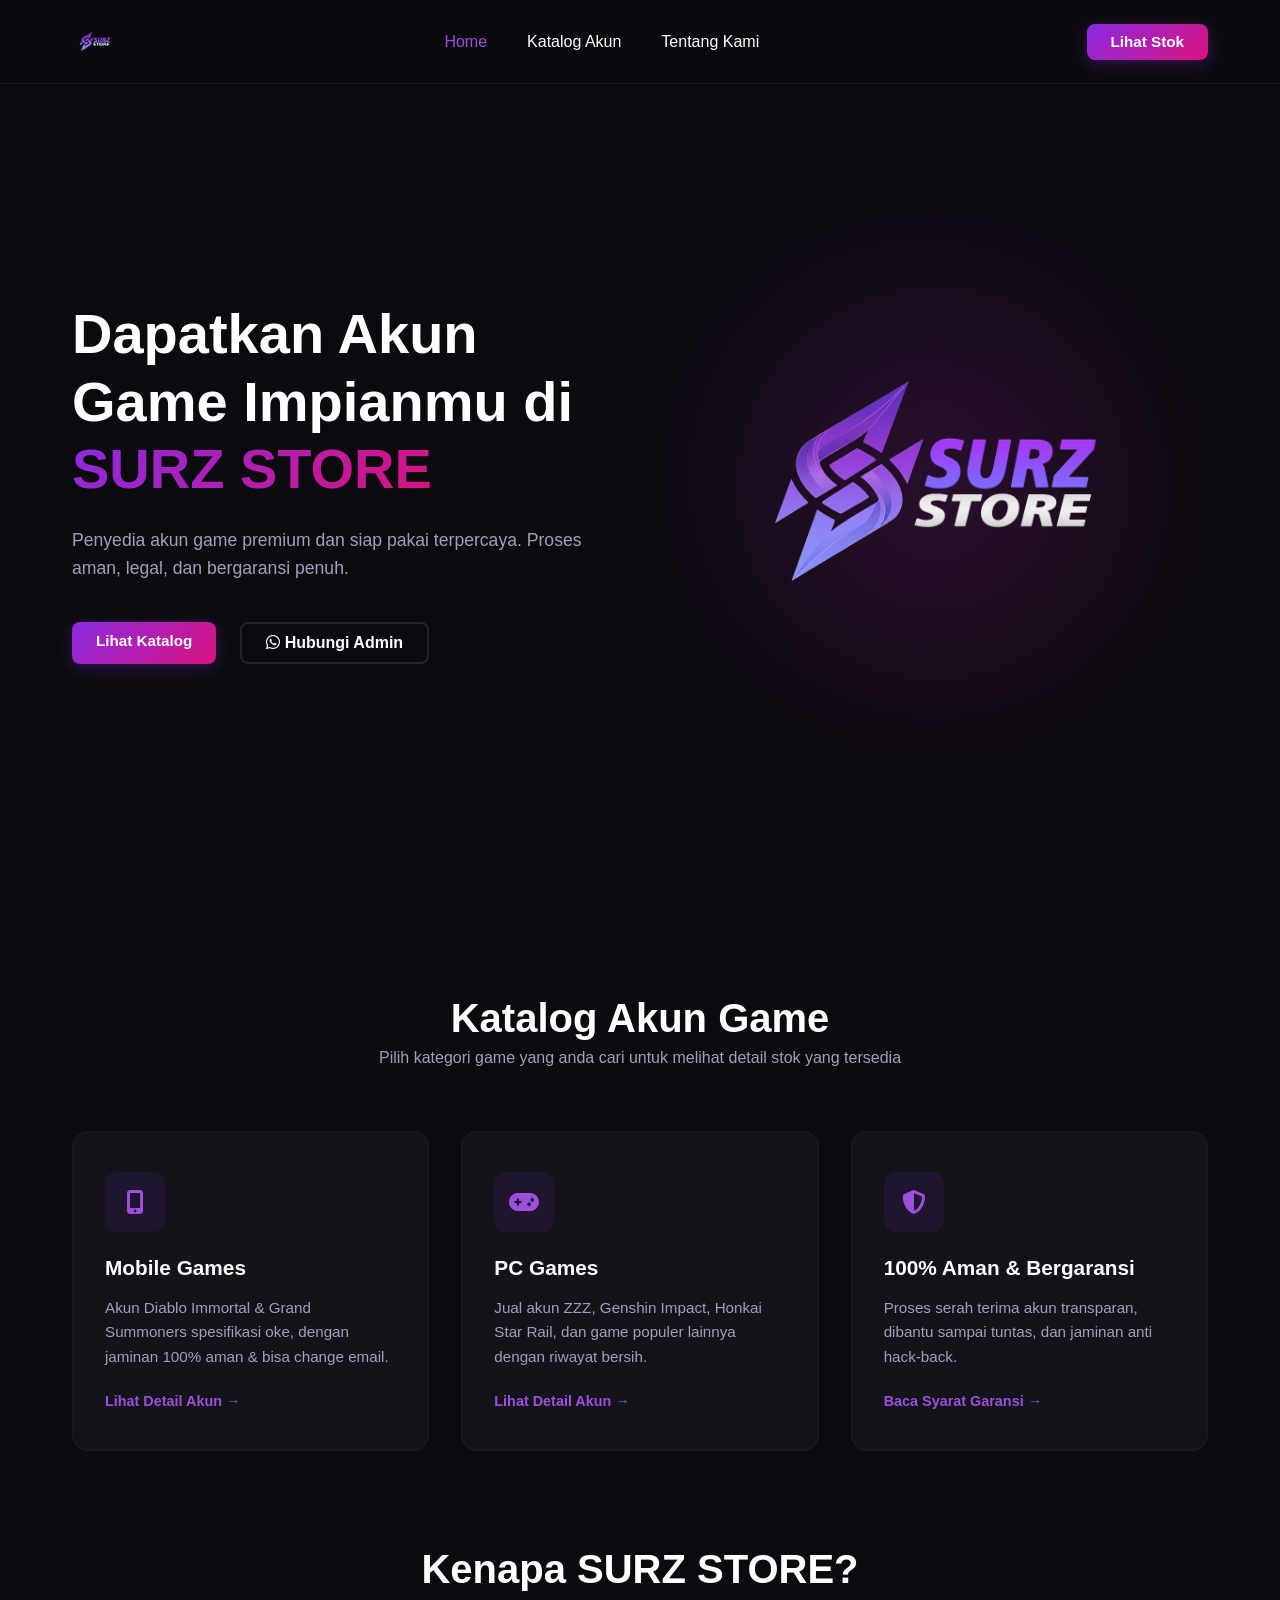
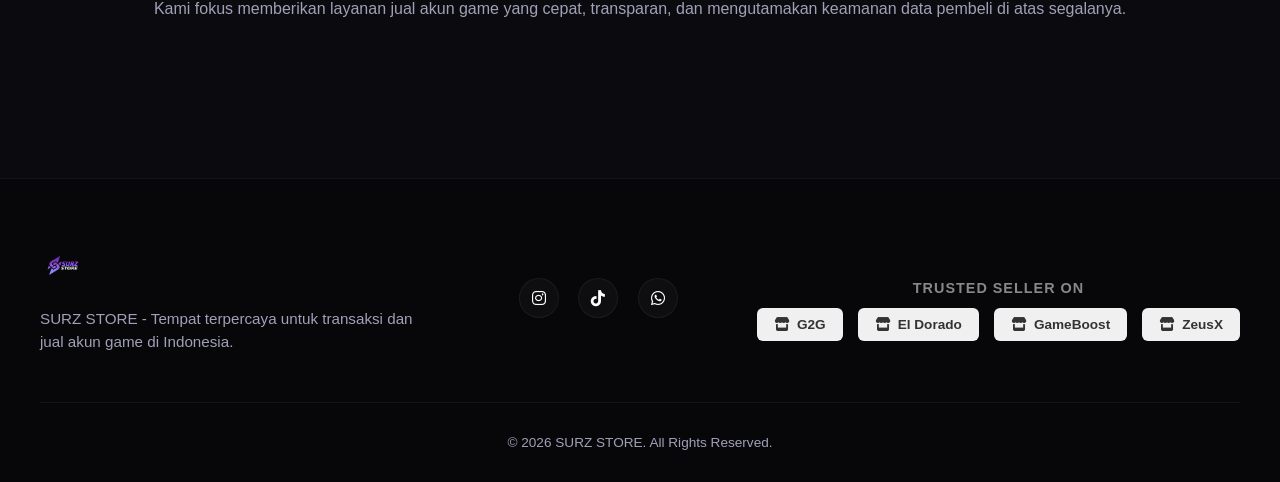
==== index.html @ c0adf175 "Rename profil.html to index.html" ====
<!DOCTYPE html>
<html lang="id">

<head>
    <meta charset="UTF-8">
    <meta name="viewport" content="width=device-width, initial-scale=1.0">
    <link rel="icon" type="image/png" href="asset/image/surz.ico">
    <title>SURZ STORE - Trusted Gaming Accounts</title>
    <link rel="stylesheet" href="https://cdnjs.cloudflare.com/ajax/libs/font-awesome/6.4.0/css/all.min.css">
    <link rel="stylesheet" href="asset/style/app.css">
</head>

<body>

    <header>
        <nav class="navbar">
            <div class="logo-container">
                <img src="asset/image/surz store logo fix.png" alt="SURZ STORE Logo" class="logo-img">
            </div>
            <ul class="nav-menu">
                <li><a href="#home" class="nav-link active">Home</a></li>
                <li><a href="#catalog" class="nav-link">Katalog Akun</a></li>
                <li><a href="#about" class="nav-link">Tentang Kami</a></li>
            </ul>
            <a href="#catalog" class="cta-btn">Lihat Stok</a>
        </nav>
    </header>

    <!-- HERO SECTION: Dibuat langsung fokus ke jual akun -->
    <section class="hero" id="home">
        <div class="hero-content">

            <h1>Dapatkan Akun Game Impianmu di <span>SURZ STORE</span></h1>
            <p>Penyedia akun game premium dan siap pakai terpercaya. Proses aman, legal, dan bergaransi penuh.</p>
            <div class="hero-buttons">
                <a href="#catalog" class="cta-btn">Lihat Katalog</a>
                <a href="https://wa.me/628563581933" target="_blank" class="secondary-btn"><i
                        class="fa-brands fa-whatsapp"></i> Hubungi Admin</a>
            </div>
        </div>
        <div class="hero-image-container">
            <img src="asset/image/surz store logo fix.png" alt="SURZ STORE Digital Logo" class="hero-logo">
        </div>
    </section>

    <!-- CATALOG/SERVICES SECTION: Diubah jadi fokus ke kategori game -->
    <section class="services" id="catalog">
        <div class="section-title">
            <h2>Katalog Akun Game</h2>
            <p>Pilih kategori game yang anda cari untuk melihat detail stok yang tersedia</p>
        </div>
        <div class="services-grid">
            <!-- Game 1 -->
            <div class="service-card"
                onclick="openModal('Akun Game Mobile', 'Tersedia berbagai pilihan akun Mobile Legends siap pakai. ada akun Diablo Immortal, Grand Summoners, hingga akun smurf dengan harga terjangkau.')">
                <div class="service-icon">
                    <i class="fa-solid fa-mobile-screen-button"></i>
                </div>
                <h3>Mobile Games</h3>
                <p>Akun Diablo Immortal & Grand Summoners spesifikasi oke, dengan jaminan 100% aman & bisa change email.
                </p>
                <span class="read-more">Lihat Detail Akun &rarr;</span>
            </div>
            <!-- Game 2 -->
            <div class="service-card"
                onclick="openModal('Akun Game PC', 'Menyediakan akun untuk game PC populer seperti ZZZ, Honkai Star Rail, Genshin Impact, atau game lainnya. Semua akun telah melalui proses pengecekan ketat agar aman dari hack-back.')">
                <div class="service-icon">
                    <i class="fa-solid fa-gamepad"></i>
                </div>
                <h3>PC Games</h3>
                <p>Jual akun ZZZ, Genshin Impact, Honkai Star Rail, dan game populer lainnya dengan riwayat bersih.</p>
                <span class="read-more">Lihat Detail Akun &rarr;</span>
            </div>
            <!-- Benefit/Garansi Keamanan -->
            <div class="service-card"
                onclick="openModal('Jaminan Garansi Aman', 'Semua transaksi akun di SURZ STORE dilengkapi dengan jaminan data aman (Change Email). Kami memberikan panduan penuh cara mengamankan akun setelah dibeli agar terhindar dari masalah.')">
                <div class="service-icon">
                    <i class="fa-solid fa-shield-halved"></i>
                </div>
                <h3>100% Aman & Bergaransi</h3>
                <p>Proses serah terima akun transparan, dibantu sampai tuntas, dan jaminan anti hack-back.</p>
                <span class="read-more">Baca Syarat Garansi &rarr;</span>
            </div>
        </div>
    </section>

    <!-- MODAL POP-UP (Tetap dipertahankan untuk detail spek akun/kategori) -->
    <div id="serviceModal" class="modal">
        <div class="modal-content">
            <span class="close-btn" onclick="closeModal()">&times;</span>
            <h2 id="modalTitle">Kategori Akun</h2>
            <p id="modalDescription">Detail stok atau penjelasan keamanan akun.</p>
            <button id="modalOrderBtn" class="cta-btn" onclick="orderViaWhatsApp()">Tanyakan Stok via WhatsApp</button>
        </div>
    </div>

    <!-- ABOUT SECTION SIMPEL -->
    <section class="services" id="about" style="background: transparent; padding-top: 0;">
        <div class="section-title">
            <h2>Kenapa SURZ STORE?</h2>
            <p>Kami fokus memberikan layanan jual akun game yang cepat, transparan, dan mengutamakan keamanan data
                pembeli di atas segalanya.</p>
        </div>
    </section>

    <footer>
        <div class="footer-container">
            <div class="footer-about">
                <img src="asset/image/surz store logo fix.png" alt="SURZ STORE" class="logo-img">
                <p>SURZ STORE - Tempat terpercaya untuk transaksi dan jual akun game di Indonesia.</p>
            </div>
            <div class="footer-socials">
                <a href="https://www.instagram.com/xaviersurzzz" target="_blank" class="social-icon"><i
                        class="fa-brands fa-instagram"></i></a>
                <a href="https://www.tiktok.com/@javiersurz77" target="_blank" class="social-icon"><i
                        class="fa-brands fa-tiktok"></i></a>
                <a href="https://wa.me/628563581933" target="_blank" class="social-icon"><i
                        class="fa-brands fa-whatsapp"></i></a>
            </div>
            <!-- Tambahkan ini di dalam footer-container, tepat di bawah atau di samping footer-socials -->

            <div class="footer-marketplace">
                <h4>Trusted Seller On</h4>
                <div class="marketplace-list">
                    <!-- Ganti href dengan link toko asli milik lu -->
                    <a href="https://www.g2g.com/javiersurz" target="_blank" class="mkt-link">
                        <span class="mkt-item"><i class="fa-solid fa-store"></i> G2G</span>
                    </a>
                    <a href="https://www.eldorado.gg/users/xaviersurz/shop/Currency" target="_blank" class="mkt-link">
                        <span class="mkt-item"><i class="fa-solid fa-store"></i> El Dorado</span>
                    </a>
                    <a href="https://gameboost.com/seller/xaviersurz" target="_blank" class="mkt-link">
                        <span class="mkt-item"><i class="fa-solid fa-store"></i> GameBoost</span>
                    </a>
                    <a href="https://zeusx.com/seller/xaviersurz-1037414" target="_blank" class="mkt-link">
                        <span class="mkt-item"><i class="fa-solid fa-store"></i> ZeusX</span>
                    </a>
                </div>
            </div>
        </div>
        <div class="footer-bottom">
            <p>&copy; 2026 SURZ STORE. All Rights Reserved.</p>
        </div>
    </footer>

    <script src="script.js"></script>
</body>

</html>
---- asset/style/app.css ----
/* --- RESET & VARIABLES --- */
* {
    margin: 0;
    padding: 0;
    box-sizing: border-box;
    font-family: 'Segoe UI', Tahoma, Geneva, Verdana, sans-serif;
}

:root {
    --bg-color: #0b0b0f;
    --card-bg: #13131a;
    --primary-gradient: linear-gradient(135deg, #8a2be2, #da127d);
    --text-color: #ffffff;
    --text-muted: #a0a0b8;
    --accent-purple: #9d4edd;
}

body {
    background-color: var(--bg-color);
    color: var(--text-color);
    overflow-x: hidden;
    scroll-behavior: smooth;
}

a {
    text-decoration: none;
    color: inherit;
}

li {
    list-style: none;
}

/* --- NAVBAR --- */
header {
    position: fixed;
    top: 0;
    left: 0;
    width: 100%;
    background: rgba(11, 11, 15, 0.85);
    backdrop-filter: blur(10px);
    z-index: 1000;
    border-bottom: 1px solid rgba(255, 255, 255, 0.05);
}

.navbar {
    max-width: 1200px;
    margin: 0 auto;
    display: flex;
    justify-content: space-between;
    align-items: center;
    padding: 1.2rem 2rem;
}

.logo-container {
    display: flex;
    align-items: center;
}

.logo-img {
    height: 45px;
    object-fit: contain;
}

.nav-menu {
    display: flex;
    gap: 2.5rem;
}

.nav-link {
    font-size: 1rem;
    font-weight: 500;
    transition: color 0.3s ease;
}

.nav-link:hover, .nav-link.active {
    color: var(--accent-purple);
}

.cta-btn {
    background: var(--primary-gradient);
    padding: 0.6rem 1.5rem;
    border-radius: 8px;
    font-weight: 600;
    font-size: 0.95rem;
    transition: transform 0.2s ease, box-shadow 0.2s ease;
    box-shadow: 0 4px 15px rgba(138, 43, 226, 0.3);
}

.cta-btn:hover {
    transform: translateY(-2px);
    box-shadow: 0 6px 20px rgba(218, 18, 125, 0.4);
}

/* --- HERO SECTION --- */
.hero {
    min-height: 100vh;
    max-width: 1200px;
    margin: 0 auto;
    padding: 8rem 2rem 4rem 2rem;
    display: flex;
    align-items: center;
    justify-content: space-between;
    gap: 2rem;
}

.hero-content {
    flex: 1;
    max-width: 600px;
}

.hero-tagline {
    display: inline-block;
    background: rgba(138, 43, 226, 0.1);
    border: 1px solid rgba(138, 43, 226, 0.3);
    padding: 0.4rem 1rem;
    border-radius: 50px;
    font-size: 0.85rem;
    font-weight: 600;
    color: var(--accent-purple);
    margin-bottom: 1.5rem;
    text-transform: uppercase;
    letter-spacing: 1px;
}

.hero h1 {
    font-size: 3.5rem;
    line-height: 1.2;
    margin-bottom: 1.5rem;
    font-weight: 800;
}

.hero h1 span {
    background: var(--primary-gradient);
    -webkit-background-clip: text;
    -webkit-text-fill-color: transparent;
}

.hero p {
    color: var(--text-muted);
    font-size: 1.1rem;
    line-height: 1.6;
    margin-bottom: 2.5rem;
}

.hero-buttons {
    display: flex;
    gap: 1.5rem;
}

.secondary-btn {
    border: 2px solid rgba(255, 255, 255, 0.1);
    padding: 0.6rem 1.5rem;
    border-radius: 8px;
    font-weight: 600;
    transition: background 0.3s, border-color 0.3s;
}

.secondary-btn:hover {
    background: rgba(255, 255, 255, 0.05);
    border-color: rgba(255, 255, 255, 0.2);
}

.hero-image-container {
    flex: 1;
    display: flex;
    justify-content: center;
    align-items: center;
    position: relative;
}

.hero-image-container::before {
    content: '';
    position: absolute;
    width: 300px;
    height: 300px;
    background: var(--primary-gradient);
    border-radius: 50%;
    filter: blur(120px);
    opacity: 0.3;
    z-index: -1;
}

.hero-logo {
    max-width: 85%;
    height: auto;
    animation: float 4s ease-in-out infinite;
}

@keyframes float {
    0%, 100% { transform: translateY(0); }
    50% { transform: translateY(-15px); }
}

/* --- SERVICES SECTION --- */
.services {
    padding: 6rem 2rem;
    max-width: 1200px;
    margin: 0 auto;
}

.section-title {
    text-align: center;
    margin-bottom: 4rem;
}

.section-title h2 {
    font-size: 2.5rem;
    font-weight: 700;
    margin-bottom: 0.5rem;
}

.section-title p {
    color: var(--text-muted);
}

.services-grid {
    display: grid;
    grid-template-columns: repeat(auto-fit, minmax(300px, 1fr));
    gap: 2rem;
}

.service-card {
    background: var(--card-bg);
    border: 1px solid rgba(255, 255, 255, 0.03);
    padding: 2.5rem 2rem;
    border-radius: 16px;
    transition: transform 0.3s ease, border-color 0.3s ease;
}

.service-card:hover {
    transform: translateY(-5px);
    border-color: rgba(138, 43, 226, 0.3);
}

.service-icon {
    width: 60px;
    height: 60px;
    background: rgba(138, 43, 226, 0.1);
    border-radius: 12px;
    display: flex;
    justify-content: center;
    align-items: center;
    margin-bottom: 1.5rem;
}

.service-icon i {
    font-size: 1.5rem;
    color: var(--accent-purple);
}

.service-card h3 {
    font-size: 1.3rem;
    margin-bottom: 1rem;
}

.service-card p {
    color: var(--text-muted);
    line-height: 1.6;
    font-size: 0.95rem;
}

/* --- FOOTER --- */
footer {
    background: #07070a;
    border-top: 1px solid rgba(255, 255, 255, 0.05);
    padding: 4rem 2rem 2rem 2rem;
}

.footer-container {
    max-width: 1200px;
    margin: 0 auto;
    display: flex;
    justify-content: space-between;
    align-items: center;
    flex-wrap: wrap;
    gap: 2rem;
    margin-bottom: 3rem;
}

.footer-about {
    max-width: 400px;
}

.footer-about p {
    color: var(--text-muted);
    margin-top: 1rem;
    font-size: 0.95rem;
    line-height: 1.5;
}

.footer-socials {
    display: flex;
    gap: 1.2rem;
}

.social-icon {
    width: 40px;
    height: 40px;
    border-radius: 50%;
    background: rgba(255, 255, 255, 0.03);
    display: flex;
    justify-content: center;
    align-items: center;
    transition: background 0.3s, color 0.3s;
    border: 1px solid rgba(255, 255, 255, 0.05);
}

.social-icon:hover {
    background: var(--primary-gradient);
    color: #fff;
}

.footer-bottom {
    max-width: 1200px;
    margin: 0 auto;
    text-align: center;
    padding-top: 2rem;
    border-top: 1px solid rgba(255, 255, 255, 0.05);
    color: var(--text-muted);
    font-size: 0.85rem;
}

/* --- RESPONSIVE DESIGN --- */
@media (max-width: 968px) {
    .hero {
        flex-direction: column-reverse;
        text-align: center;
        padding-top: 7rem;
    }

    .hero-content {
        max-width: 100%;
    }

    .hero h1 {
        font-size: 2.8rem;
    }

    .hero-buttons {
        justify-content: center;
    }

    .hero-logo {
        max-width: 60%;
        margin-bottom: 2rem;
    }

    .nav-menu {
        display: none;
    }
}

/* --- POP-UP MODAL STYLE --- */
.read-more {
    display: inline-block;
    margin-top: 1.5rem;
    font-size: 0.9rem;
    color: var(--accent-purple);
    font-weight: 600;
    transition: transform 0.2s;
}

.service-card:hover .read-more {
    transform: translateX(5px);
}

.modal {
    display: none; /* Tersembunyi secara default */
    position: fixed;
    z-index: 2000;
    top: 0;
    left: 0;
    width: 100%;
    height: 100%;
    background-color: rgba(7, 7, 10, 0.7);
    backdrop-filter: blur(8px);
    justify-content: center;
    align-items: center;
    opacity: 0;
    transition: opacity 0.3s ease;
}

.modal.show {
    display: flex;
    opacity: 1;
}

.modal-content {
    background-color: var(--card-bg);
    border: 1px solid rgba(138, 43, 226, 0.3);
    padding: 2.5rem;
    border-radius: 16px;
    max-width: 500px;
    width: 90%;
    position: relative;
    text-align: center;
    box-shadow: 0 10px 30px rgba(0, 0, 0, 0.5);
    transform: translateY(-20px);
    transition: transform 0.3s ease;
}

.modal.show .modal-content {
    transform: translateY(0);
}

.close-btn {
    position: absolute;
    top: 15px;
    right: 20px;
    font-size: 1.8rem;
    color: var(--text-muted);
    cursor: pointer;
    transition: color 0.2s;
}

.close-btn:hover {
    color: #ffffff;
}

#modalTitle {
    margin-bottom: 1rem;
    font-size: 1.8rem;
    background: var(--primary-gradient);
    -webkit-background-clip: text;
    -webkit-text-fill-color: transparent;
}

#modalDescription {
    color: var(--text-muted);
    line-height: 1.6;
    margin-bottom: 2rem;
    font-size: 1rem;
}

#modalOrderBtn {
    border: none;
    cursor: pointer;
    width: 100%;
    padding: 0.8rem;
}

.footer-marketplace {
    margin-top: 25px;
    text-align: center;
}

.footer-marketplace h4 {
    margin-bottom: 12px;
    font-size: 0.9rem;
    color: #888;
    text-transform: uppercase;
    letter-spacing: 1px;
}

.marketplace-list {
    display: flex;
    justify-content: center;
    gap: 15px;
    flex-wrap: wrap;
}

/* Menghilangkan garis bawah bawaan link */
.mkt-link {
    text-decoration: none;
}

.mkt-item {
    display: inline-flex;
    align-items: center;
    gap: 8px;
    background: #f0f0f0;
    padding: 8px 16px;
    border-radius: 6px;
    font-size: 0.85rem;
    font-weight: bold;
    color: #333;
    transition: all 0.3s ease;
    border: 1px solid transparent;
}

/* Efek interaktif saat link disorot kursor */
.mkt-link:hover .mkt-item {
    background: #e0e0e0;
    transform: translateY(-2px);
    box-shadow: 0 4px 6px rgba(0, 0, 0, 0.05);
}
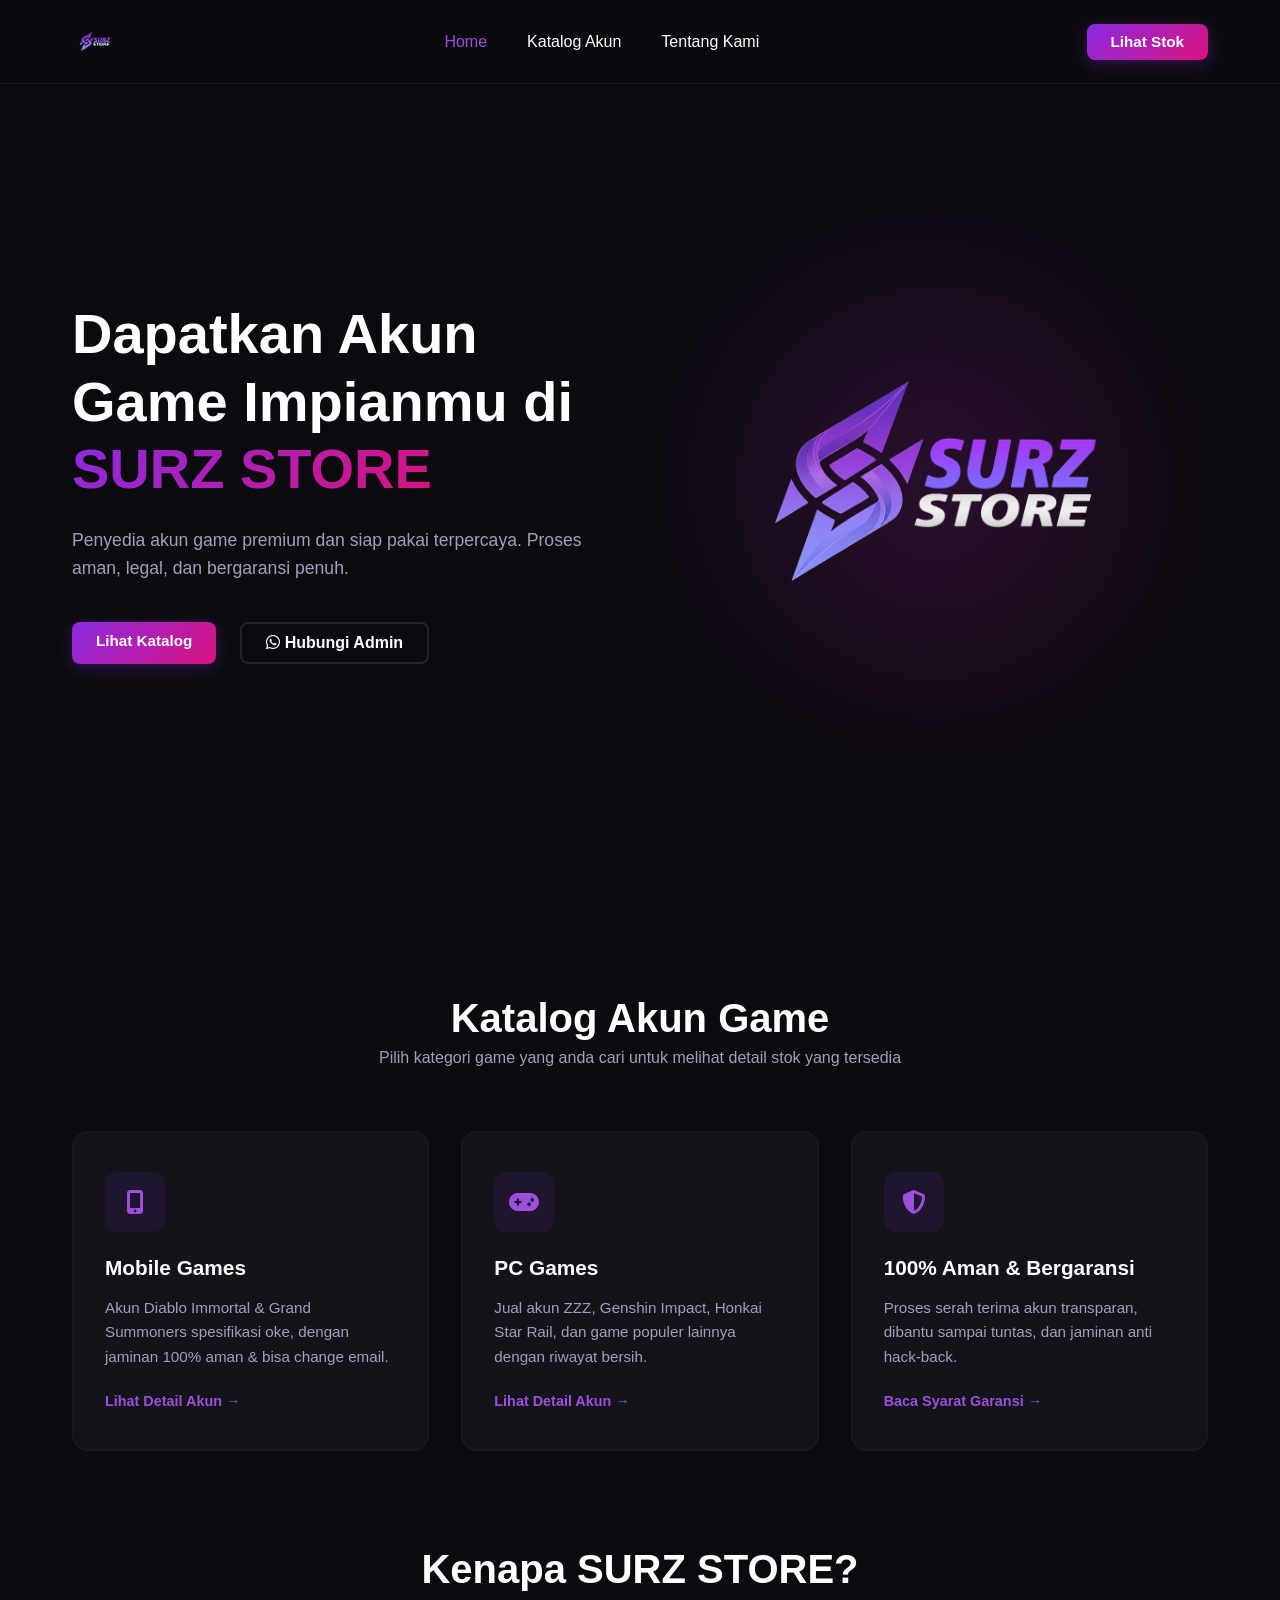
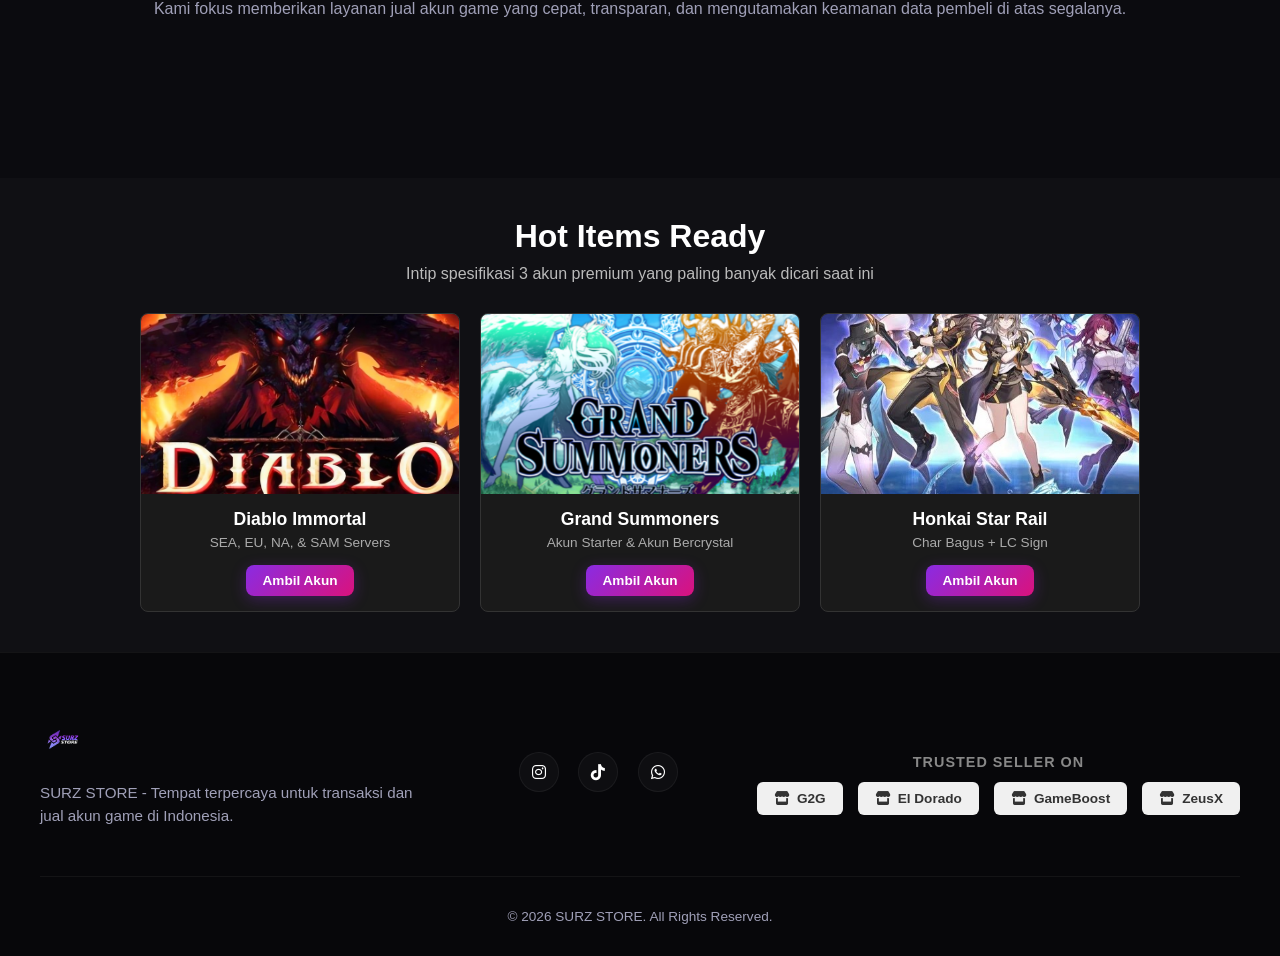
==== commit 47c2b1a9: "Add files via upload" ====
--- a/index.html
+++ b/index.html
@@ -103,6 +103,48 @@
         </div>
     </section>
 
+<!-- SECTION PREVIEW AKUN TERBARU (Di atas footer) -->
+    <section class="account-showcase" id="showcase" style="padding: 40px 20px; background: rgba(255, 255, 255, 0.02);">
+        <div class="section-title" style="text-align: center; margin-bottom: 30px;">
+            <h2 style="font-size: 2rem; color: #fff; margin-bottom: 10px;">Hot Items Ready</h2>
+            <p style="color: #bbb;">Intip spesifikasi 3 akun premium yang paling banyak dicari saat ini</p>
+        </div>
+        
+        <div class="showcase-grid" style="display: flex; gap: 20px; justify-content: center; flex-wrap: wrap; max-width: 1200px; margin: 0 auto;">
+            
+            <!-- Gambar Akun 1 -->
+            <div class="showcase-card" style="background: #1a1a1a; border: 1px solid #333; border-radius: 8px; overflow: hidden; width: 320px; transition: transform 0.3s;">
+                <img src="asset/image/akun1.jpg" alt="Detail Akun Game 1" style="width: 100%; height: 180px; object-fit: cover; display: block;">
+                <div style="padding: 15px; text-align: center;">
+                    <h3 style="color: #fff; font-size: 1.1rem; margin-bottom: 5px;">Diablo Immortal</h3>
+                    <p style="color: #aaa; font-size: 0.85rem; margin-bottom: 15px;">SEA, EU, NA, & SAM Servers</p>
+                    <a href="https://wa.me/628563581933" target="_blank" class="cta-btn" style="display: inline-block; padding: 8px 16px; font-size: 0.85rem; text-decoration: none;">Ambil Akun</a>
+                </div>
+            </div>
+
+            <!-- Gambar Akun 2 -->
+            <div class="showcase-card" style="background: #1a1a1a; border: 1px solid #333; border-radius: 8px; overflow: hidden; width: 320px; transition: transform 0.3s;">
+                <img src="asset/image/akun2.png" alt="Detail Akun Game 2" style="width: 100%; height: 180px; object-fit: cover; display: block;">
+                <div style="padding: 15px; text-align: center;">
+                    <h3 style="color: #fff; font-size: 1.1rem; margin-bottom: 5px;">Grand Summoners</h3>
+                    <p style="color: #aaa; font-size: 0.85rem; margin-bottom: 15px;">Akun Starter & Akun Bercrystal</p>
+                    <a href="https://wa.me/628563581933" target="_blank" class="cta-btn" style="display: inline-block; padding: 8px 16px; font-size: 0.85rem; text-decoration: none;">Ambil Akun</a>
+                </div>
+            </div>
+
+            <!-- Gambar Akun 3 -->
+            <div class="showcase-card" style="background: #1a1a1a; border: 1px solid #333; border-radius: 8px; overflow: hidden; width: 320px; transition: transform 0.3s;">
+                <img src="asset/image/akun3.jpg" alt="Detail Akun Game 3" style="width: 100%; height: 180px; object-fit: cover; display: block;">
+                <div style="padding: 15px; text-align: center;">
+                    <h3 style="color: #fff; font-size: 1.1rem; margin-bottom: 5px;">Honkai Star Rail</h3>
+                    <p style="color: #aaa; font-size: 0.85rem; margin-bottom: 15px;">Char Bagus + LC Sign</p>
+                    <a href="https://wa.me/628563581933" target="_blank" class="cta-btn" style="display: inline-block; padding: 8px 16px; font-size: 0.85rem; text-decoration: none;">Ambil Akun</a>
+                </div>
+            </div>
+
+        </div>
+    </section>
+
     <footer>
         <div class="footer-container">
             <div class="footer-about">
@@ -146,4 +188,4 @@
     <script src="script.js"></script>
 </body>
 
-</html>
+</html>
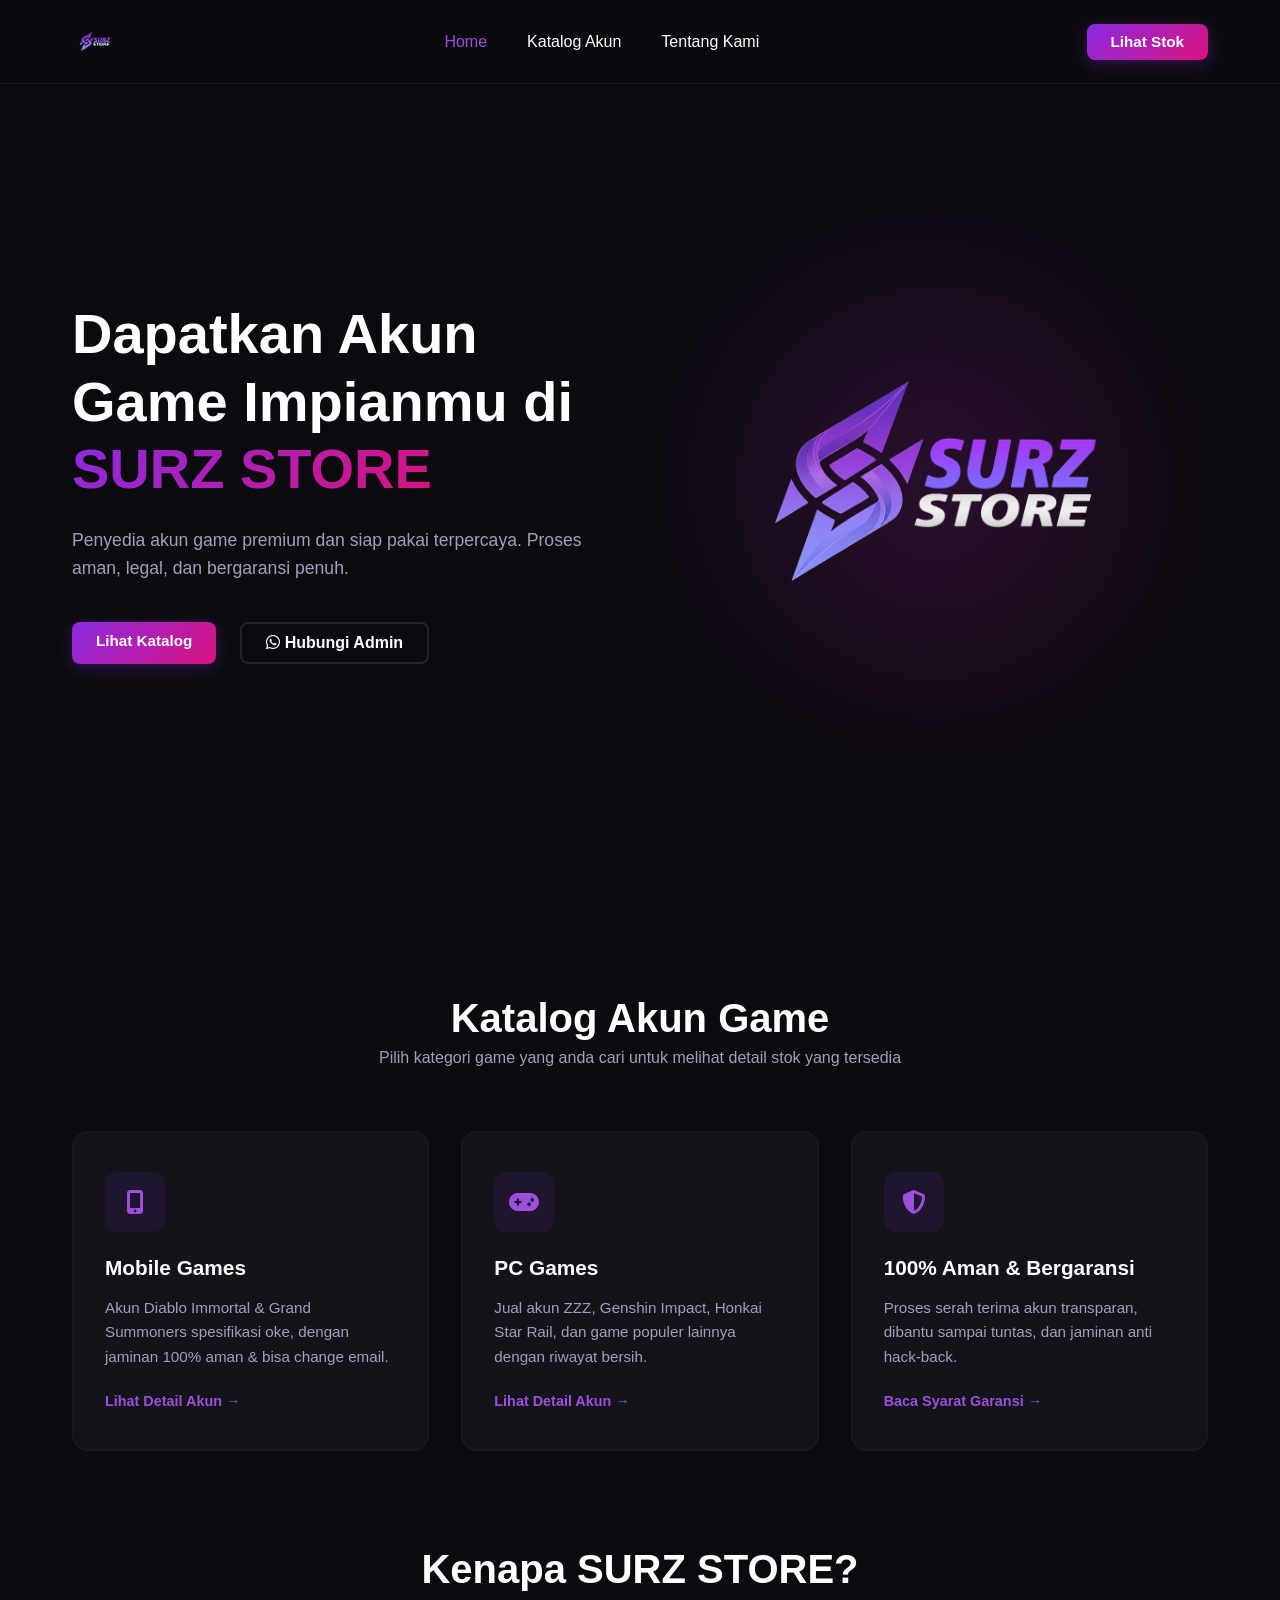
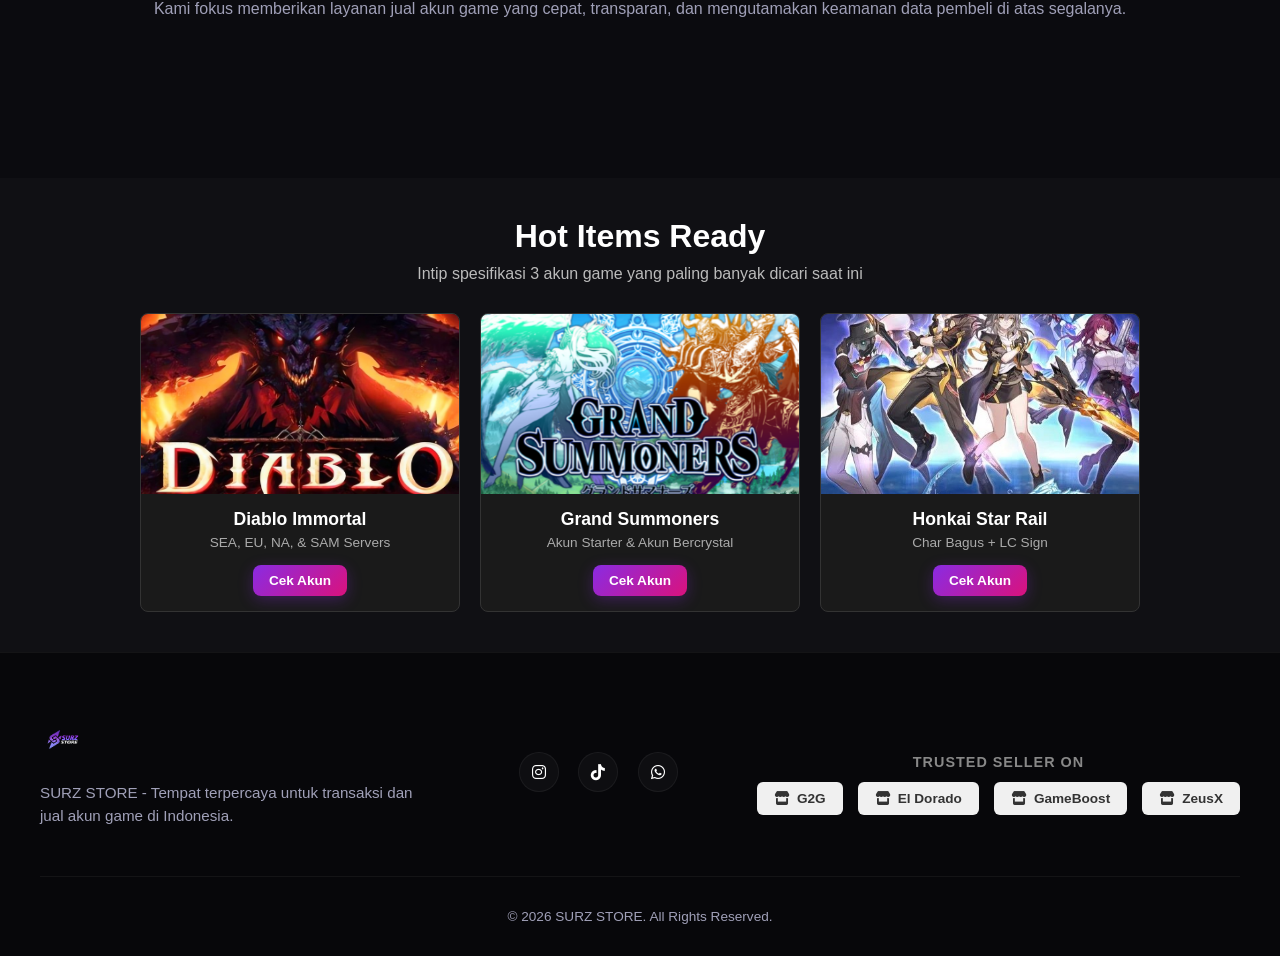
==== commit 4c2a6de0: "Update index.html" ====
--- a/index.html
+++ b/index.html
@@ -107,7 +107,7 @@
     <section class="account-showcase" id="showcase" style="padding: 40px 20px; background: rgba(255, 255, 255, 0.02);">
         <div class="section-title" style="text-align: center; margin-bottom: 30px;">
             <h2 style="font-size: 2rem; color: #fff; margin-bottom: 10px;">Hot Items Ready</h2>
-            <p style="color: #bbb;">Intip spesifikasi 3 akun premium yang paling banyak dicari saat ini</p>
+            <p style="color: #bbb;">Intip spesifikasi 3 akun game yang paling banyak dicari saat ini</p>
         </div>
         
         <div class="showcase-grid" style="display: flex; gap: 20px; justify-content: center; flex-wrap: wrap; max-width: 1200px; margin: 0 auto;">
@@ -118,7 +118,7 @@
                 <div style="padding: 15px; text-align: center;">
                     <h3 style="color: #fff; font-size: 1.1rem; margin-bottom: 5px;">Diablo Immortal</h3>
                     <p style="color: #aaa; font-size: 0.85rem; margin-bottom: 15px;">SEA, EU, NA, & SAM Servers</p>
-                    <a href="https://wa.me/628563581933" target="_blank" class="cta-btn" style="display: inline-block; padding: 8px 16px; font-size: 0.85rem; text-decoration: none;">Ambil Akun</a>
+                    <a href="https://wa.me/628563581933" target="_blank" class="cta-btn" style="display: inline-block; padding: 8px 16px; font-size: 0.85rem; text-decoration: none;">Cek Akun</a>
                 </div>
             </div>
 
@@ -128,7 +128,7 @@
                 <div style="padding: 15px; text-align: center;">
                     <h3 style="color: #fff; font-size: 1.1rem; margin-bottom: 5px;">Grand Summoners</h3>
                     <p style="color: #aaa; font-size: 0.85rem; margin-bottom: 15px;">Akun Starter & Akun Bercrystal</p>
-                    <a href="https://wa.me/628563581933" target="_blank" class="cta-btn" style="display: inline-block; padding: 8px 16px; font-size: 0.85rem; text-decoration: none;">Ambil Akun</a>
+                    <a href="https://wa.me/628563581933" target="_blank" class="cta-btn" style="display: inline-block; padding: 8px 16px; font-size: 0.85rem; text-decoration: none;">Cek Akun</a>
                 </div>
             </div>
 
@@ -138,7 +138,7 @@
                 <div style="padding: 15px; text-align: center;">
                     <h3 style="color: #fff; font-size: 1.1rem; margin-bottom: 5px;">Honkai Star Rail</h3>
                     <p style="color: #aaa; font-size: 0.85rem; margin-bottom: 15px;">Char Bagus + LC Sign</p>
-                    <a href="https://wa.me/628563581933" target="_blank" class="cta-btn" style="display: inline-block; padding: 8px 16px; font-size: 0.85rem; text-decoration: none;">Ambil Akun</a>
+                    <a href="https://wa.me/628563581933" target="_blank" class="cta-btn" style="display: inline-block; padding: 8px 16px; font-size: 0.85rem; text-decoration: none;">Cek Akun</a>
                 </div>
             </div>
 
@@ -188,4 +188,4 @@
     <script src="script.js"></script>
 </body>
 
-</html>+</html>
